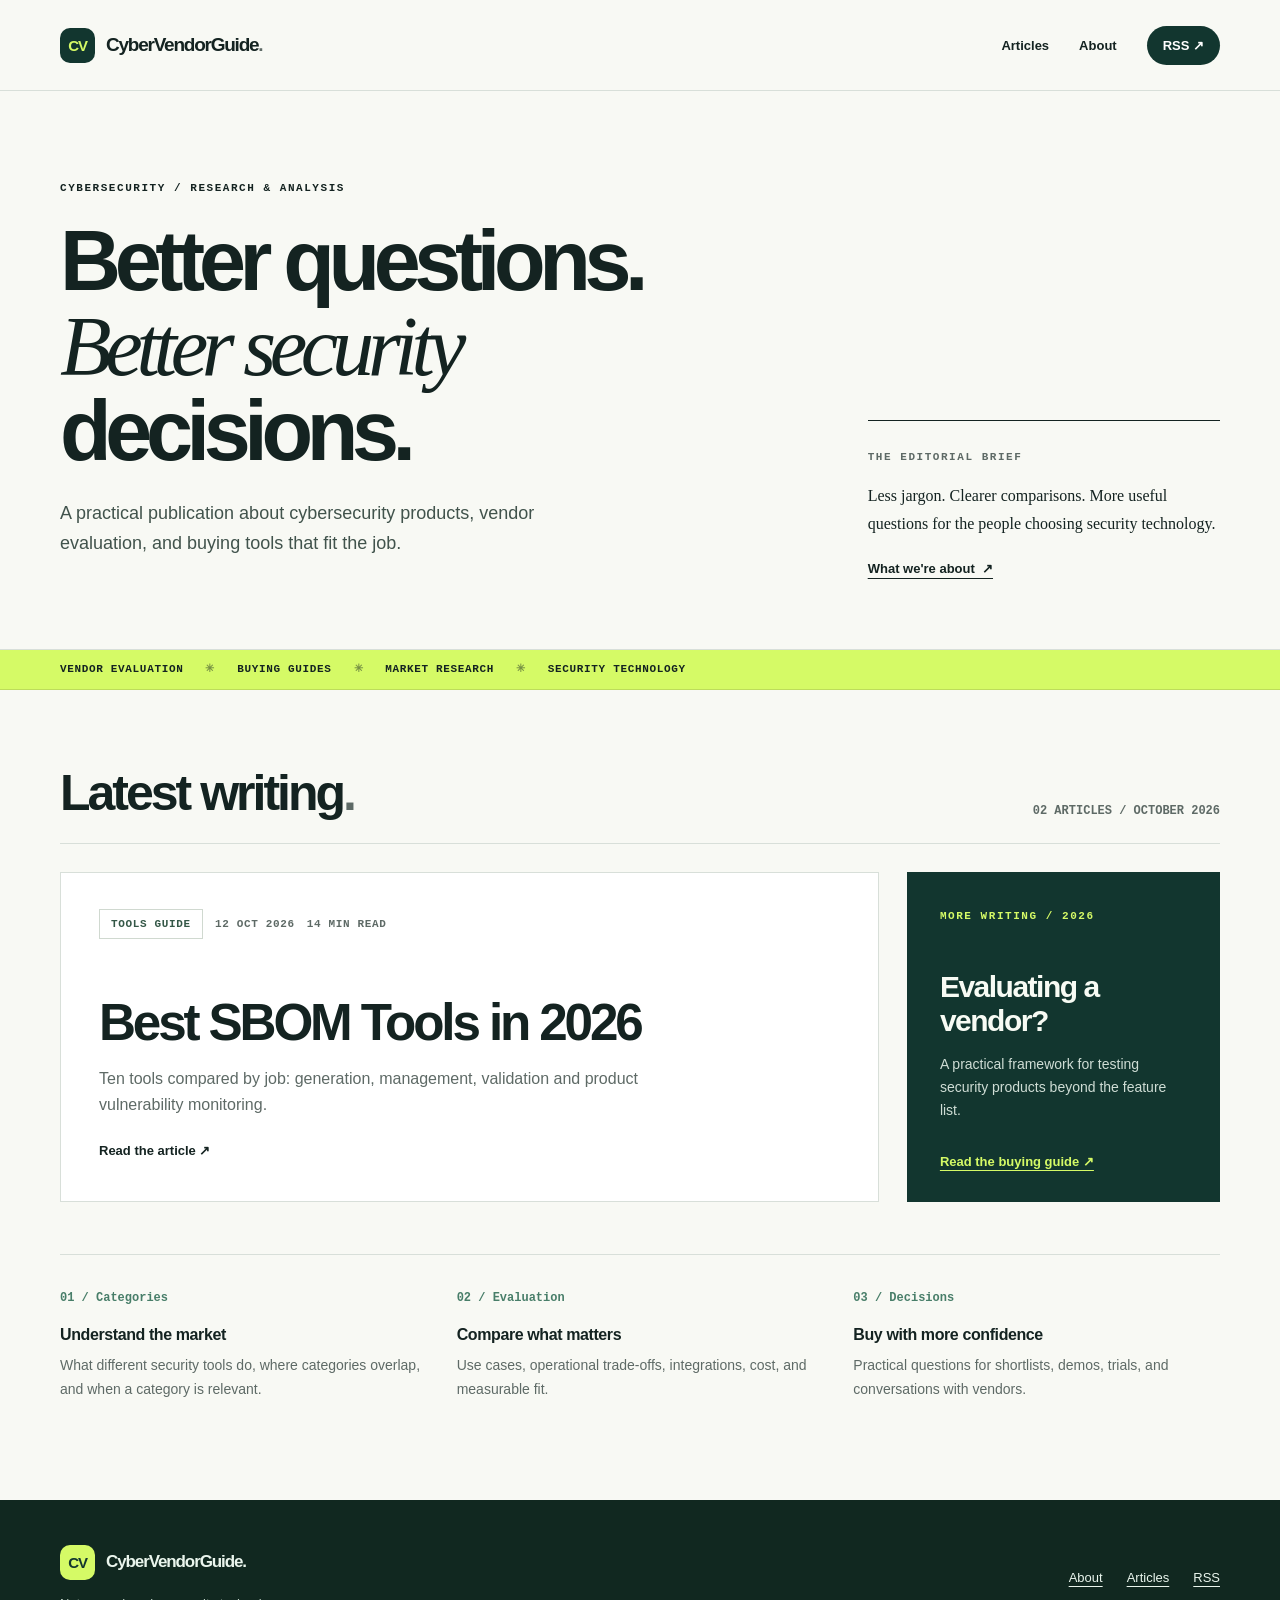
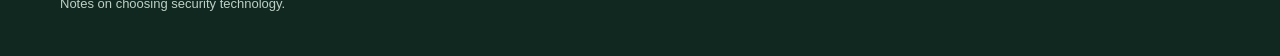
==== index.html @ d4651a57 "Publish CyberVendorGuide and SBOM tools guide 2026" ====
<!doctype html>
<html lang="en">
<head>
  <meta charset="utf-8">
  <meta name="viewport" content="width=device-width,initial-scale=1">
  <meta name="theme-color" content="#f8f9f4">
  <title>CyberVendorGuide | Research notes for cybersecurity buyers</title>
  <meta name="description" content="Clear, practical writing about cybersecurity vendors, security tools, and buying decisions.">
  <link rel="canonical" href="https://drominaman.github.io/cybervendorguide/">
  <meta property="og:type" content="website">
  <meta property="og:title" content="CyberVendorGuide">
  <meta property="og:description" content="Research notes for cybersecurity buyers.">
  <meta property="og:url" content="https://drominaman.github.io/cybervendorguide/">
  <link rel="icon" type="image/svg+xml" href="assets/favicon.svg">
  <link rel="alternate" type="application/rss+xml" title="CyberVendorGuide RSS" href="feed.xml">
  <link rel="stylesheet" href="assets/styles.css">
</head>
<body>
  <header class="site-header">
    <div class="container header-inner">
      <a class="brand" href="./" aria-label="CyberVendorGuide home"><span class="brand-mark" aria-hidden="true">CV</span><span class="brand-name">CyberVendorGuide<span class="muted">.</span></span></a>
      <nav class="site-nav" aria-label="Main navigation"><a href="#articles">Articles</a><a href="about.html">About</a><a class="nav-pill" href="feed.xml">RSS ↗</a></nav>
    </div>
  </header>
  <main>
    <section class="hero">
      <div class="container hero-grid">
        <div>
          <span class="eyebrow">Cybersecurity / Research &amp; analysis</span>
          <h1>Better questions.<br><em>Better security</em> decisions.</h1>
          <p class="hero-lead">A practical publication about cybersecurity products, vendor evaluation, and buying tools that fit the job.</p>
        </div>
        <aside class="hero-note" aria-label="Editorial focus">
          <span class="eyebrow muted">The editorial brief</span>
          <p>Less jargon. Clearer comparisons. More useful questions for the people choosing security technology.</p>
          <a class="inline-link" href="about.html">What we're about &nbsp;↗</a>
        </aside>
      </div>
    </section>
    <div class="ticker" aria-label="Coverage themes"><div class="container ticker-inner"><span>Vendor evaluation</span><span class="ticker-separator" aria-hidden="true">✳</span><span>Buying guides</span><span class="ticker-separator" aria-hidden="true">✳</span><span>Market research</span><span class="ticker-separator" aria-hidden="true">✳</span><span>Security technology</span></div></div>
    <section class="section" id="articles">
      <div class="container">
        <div class="section-heading"><h2>Latest writing<span class="muted">.</span></h2><p>02 ARTICLES / OCTOBER 2026</p></div>
        <div class="article-grid">
          <article class="featured-article">
            <div class="article-meta"><span class="category">Tools guide</span><time datetime="2026-10-12">12 Oct 2026</time><span>14 min read</span></div>
            <div>
              <h3><a href="posts/best-sbom-tools-2026.html">Best SBOM Tools in 2026</a></h3>
              <p>Ten tools compared by job: generation, management, validation and product vulnerability monitoring.</p>
              <a class="read-link" href="posts/best-sbom-tools-2026.html">Read the article <span aria-hidden="true">↗</span></a>
            </div>
          </article>
          <aside class="side-panel">
            <div><span class="eyebrow">More writing / 2026</span><h3>Evaluating a vendor?</h3><p>A practical framework for testing security products beyond the feature list.</p></div>
            <a href="posts/how-to-evaluate-a-cybersecurity-vendor.html">Read the buying guide ↗</a>
          </aside>
        </div>
        <div class="principles" aria-label="Editorial themes">
          <div><div class="number">01 / Categories</div><h3>Understand the market</h3><p>What different security tools do, where categories overlap, and when a category is relevant.</p></div>
          <div><div class="number">02 / Evaluation</div><h3>Compare what matters</h3><p>Use cases, operational trade-offs, integrations, cost, and measurable fit.</p></div>
          <div><div class="number">03 / Decisions</div><h3>Buy with more confidence</h3><p>Practical questions for shortlists, demos, trials, and conversations with vendors.</p></div>
        </div>
      </div>
    </section>
  </main>
  <footer class="site-footer"><div class="container footer-grid"><div><a class="brand" href="./"><span class="brand-mark" aria-hidden="true">CV</span><span class="brand-name">CyberVendorGuide.</span></a><p class="footer-copy">Notes on choosing security technology.</p></div><div class="footer-links"><a href="about.html">About</a><a href="#articles">Articles</a><a href="feed.xml">RSS</a></div></div></footer>
</body>
</html>
---- assets/styles.css ----
:root {
  --bg: #f8f9f4;
  --surface: #ffffff;
  --text: #142321;
  --muted: #5e6a66;
  --line: #d8dfd9;
  --accent: #d5fa66;
  --deep: #12362f;
  --mono: ui-monospace, SFMono-Regular, Menlo, Monaco, Consolas, "Liberation Mono", monospace;
  --serif: Georgia, "Times New Roman", serif;
  --sans: Inter, -apple-system, BlinkMacSystemFont, "Segoe UI", sans-serif;
}
* { box-sizing: border-box; }
html { scroll-behavior: smooth; }
body { margin: 0; font-family: var(--sans); background: var(--bg); color: var(--text); -webkit-font-smoothing: antialiased; }
a { color: inherit; }
a:hover { text-decoration-color: currentColor; }
a:focus-visible, button:focus-visible { outline: 3px solid #54865c; outline-offset: 4px; }
.container { width: min(1160px, calc(100% - 64px)); margin: 0 auto; }
.site-header { border-bottom: 1px solid var(--line); background: rgba(248,249,244,.98); }
.header-inner { min-height: 90px; display: flex; align-items: center; justify-content: space-between; gap: 24px; }
.brand { font-size: 19px; font-weight: 850; letter-spacing: -.065em; display: inline-flex; align-items: center; gap: 11px; text-decoration: none; }
.brand-mark { display: inline-grid; place-items: center; width: 35px; height: 35px; border-radius: 10px; background: var(--deep); color: var(--accent); font-size: 15px; font-weight: 850; letter-spacing: -.08em; }
.brand-name { white-space: nowrap; }
.site-nav { display: flex; align-items: center; gap: 30px; }
.site-nav a { text-decoration: none; font-size: 13px; font-weight: 700; }
.site-nav a:hover { text-decoration: underline; text-underline-offset: 5px; }
.nav-pill { background: var(--deep); color: #fff; padding: 12px 16px; border-radius: 999px; }
.nav-pill:hover { background: #245047; }
.eyebrow { font: 700 11px/1.5 var(--mono); letter-spacing: .14em; text-transform: uppercase; }
.muted { color: var(--muted); }
.hero { padding: 86px 0 72px; border-bottom: 1px solid var(--line); }
.hero-grid { display: grid; grid-template-columns: minmax(0,1.35fr) minmax(270px,.65fr); gap: 76px; align-items: end; }
.hero h1 { max-width: 810px; margin: 22px 0 25px; font-weight: 680; font-size: clamp(52px, 6.6vw, 96px); line-height: 1.01; letter-spacing: -.075em; }
.hero h1 em { font-family: var(--serif); letter-spacing: -.075em; font-weight: 400; }
.hero-lead { color: #41534c; max-width: 560px; font-size: 18px; line-height: 1.65; }
.hero-note { border-top: 1px solid var(--text); padding-top: 25px; align-self: end; }
.hero-note p { font: 400 16px/1.7 var(--serif); margin: 17px 0 22px; }
.inline-link { font-size: 13px; font-weight: 800; text-decoration-thickness: 1px; text-underline-offset: 5px; }
.ticker { background: var(--accent); border-bottom: 1px solid #bddc5b; }
.ticker-inner { display: flex; gap: 22px; align-items: center; padding: 12px 0; font: 700 11px/1.4 var(--mono); letter-spacing: .06em; text-transform: uppercase; }
.ticker-separator { opacity: .48; }
.section { padding: 76px 0 98px; }
.section-heading { display: flex; align-items: end; justify-content: space-between; gap: 30px; padding-bottom: 22px; border-bottom: 1px solid var(--line); }
.section-heading h2 { font-size: clamp(30px,4.2vw,50px); line-height: 1.1; letter-spacing: -.06em; margin: 0; }
.section-heading p { margin: 0 0 3px; font: 600 12px var(--mono); color: var(--muted); }
.article-grid { display: grid; grid-template-columns: minmax(0,1.7fr) minmax(230px,.65fr); gap: 28px; margin-top: 28px; }
.featured-article { background: var(--surface); border: 1px solid var(--line); padding: 36px 38px 42px; min-height: 330px; display: flex; flex-direction: column; justify-content: space-between; transition: border-color .2s,transform .2s; }
.featured-article:hover { border-color: #627d6f; transform: translateY(-2px); }
.article-meta { display: flex; flex-wrap: wrap; align-items: center; gap: 12px; color: var(--muted); font: 650 11px var(--mono); text-transform: uppercase; letter-spacing: .06em; }
.category { padding: 8px 11px; border: 1px solid #d0d9d0; color: #345747; }
.featured-article h3 { margin: 44px 0 15px; max-width: 670px; font-size: clamp(32px,4vw,52px); letter-spacing: -.061em; line-height: 1.1; }
.featured-article h3 a { text-decoration: none; }
.featured-article p { color: var(--muted); font-size: 16px; line-height: 1.6; margin: 0 0 24px; max-width: 580px; }
.read-link { text-decoration: none; font-weight: 800; font-size: 13px; }
.read-link span { display: inline-block; transition: transform .2s; }
.read-link:hover span { transform: translateX(4px); }
.side-panel { background: var(--deep); color: #f7fbf4; padding: 33px; display: flex; flex-direction: column; justify-content: space-between; }
.side-panel .eyebrow { color: var(--accent); }
.side-panel h3 { font-size: 30px; line-height: 1.13; letter-spacing: -.05em; margin: 45px 0 15px; }
.side-panel p { color: #cfddd5; font-size: 14px; line-height: 1.65; }
.side-panel a { color: var(--accent); text-underline-offset: 4px; font-weight: 750; font-size: 13px; }
.principles { display: grid; grid-template-columns: repeat(3,1fr); gap: 30px; margin-top: 52px; padding-top: 36px; border-top: 1px solid var(--line); }
.principles h3 { font-size: 16px; letter-spacing: -.025em; margin: 0 0 10px; }
.principles p { font-size: 14px; color: var(--muted); line-height: 1.7; margin: 0; }
.number { font: 700 12px var(--mono); color: #487e69; margin-bottom: 21px; }
.site-footer { background: #112820; color: #eaf5ed; }
.footer-grid { padding: 45px 0; display: flex; justify-content: space-between; gap: 22px; flex-wrap: wrap; }
.site-footer .brand { font-size: 17px; }
.site-footer .brand-mark { background: var(--accent); color: var(--deep); }
.footer-copy { margin: 16px 0 0; color: #bed0c5; font-size: 13px; }
.footer-links { display: flex; gap: 24px; align-items: center; font-size: 13px; }
.footer-links a { color: #eaf5ed; text-underline-offset: 4px; }
.subhero { padding: 72px 0 60px; border-bottom: 1px solid var(--line); }
.subhero h1 { font-size: clamp(52px, 6.5vw, 83px); letter-spacing: -.07em; line-height: 1.05; max-width: 940px; margin: 20px 0; }
.subhero .lead { max-width: 720px; font-size: 18px; color: var(--muted); line-height: 1.7; }
.article-shell { display: grid; grid-template-columns: 200px minmax(0,700px); gap: 74px; padding: 70px 0 100px; }
.article-rail { border-top: 1px solid var(--line); padding-top: 18px; font: 600 12px/1.8 var(--mono); color: var(--muted); }
.article-rail a { display: inline-block; margin-top: 20px; font-family: var(--sans); text-underline-offset: 4px; }
.prose { font-family: var(--serif); font-size: 19px; line-height: 1.8; }
.prose .intro { font-size: 24px; line-height: 1.6; margin-top: 0; }
.prose h2 { font-family: var(--sans); font-size: 30px; line-height: 1.2; letter-spacing: -.045em; margin: 49px 0 18px; }
.prose p, .prose ul { margin: 0 0 25px; }
.prose li { padding-left: 5px; margin-bottom: 8px; }
.prose strong { font-weight: 700; }
.prose .callout { background: #e9efdf; border-left: 4px solid #416f55; font-family: var(--sans); font-size: 16px; padding: 22px 25px; margin: 32px 0; }
.prose .callout p:last-child { margin-bottom: 0; }
.post-end { border-top: 1px solid var(--line); margin-top: 64px; padding-top: 28px; font-family: var(--sans); font-size: 14px; }
.post-end a { font-weight: 800; text-underline-offset: 4px; }
.about-body { max-width: 730px; padding: 72px 0 110px; font: 19px/1.8 var(--serif); }
.about-body h2 { font: 700 28px/1.3 var(--sans); letter-spacing: -.045em; margin: 35px 0 17px; }
.about-body p { margin: 0 0 23px; }
@media (max-width:850px) {
 .container { width: min(100% - 40px, 1160px); }
 .header-inner { min-height: 78px; }
 .hero { padding: 64px 0; }
 .hero-grid { grid-template-columns: 1fr; gap: 45px; }
 .hero h1 { font-size: clamp(54px,10vw,78px); }
 .hero-note { max-width: 560px; }
 .article-grid { grid-template-columns: 1fr; }
 .side-panel { min-height: 240px; }
 .principles { gap: 19px; }
 .article-shell { grid-template-columns: 1fr; gap: 30px; }
 .article-rail { display: flex; justify-content: space-between; gap: 30px; }
 .article-rail a { margin: 0; }
}
@media (max-width:550px) {
 .container { width: calc(100% - 34px); }
 .header-inner { gap: 12px; min-height: 74px; }
 .brand { font-size: 15px; gap: 7px; }
 .brand-mark { width: 30px; height: 30px; font-size: 13px; }
 .site-nav { gap: 13px; }
 .site-nav a { font-size: 12px; }
 .site-nav .nav-pill { display: none; }
 .hero { padding: 57px 0 50px; }
 .hero h1 { font-size: clamp(48px,11.6vw,64px); margin: 19px 0 16px; }
 .hero-lead { font-size: 16px; }
 .ticker-inner { gap: 11px; font-size: 9px; flex-wrap: wrap; }
 .ticker-separator:last-of-type,.ticker-inner span:last-child { display: none; }
 .section { padding: 54px 0 68px; }
 .section-heading { align-items: start; }
 .section-heading h2 { font-size: 37px; }
 .section-heading p { display: none; }
 .featured-article { padding: 23px; min-height: 0; }
 .featured-article h3 { margin-top: 35px; font-size: 36px; }
 .side-panel { padding: 26px; }
 .principles { grid-template-columns: 1fr; gap: 30px; }
 .principles .number { margin-bottom: 10px; }
 .subhero { padding: 53px 0 40px; }
 .subhero h1 { font-size: 49px; }
 .subhero .lead { font-size: 16px; }
 .article-shell { padding: 43px 0 70px; }
 .prose { font-size: 18px; }
 .prose .intro { font-size: 21px; }
 .prose h2 { font-size: 27px; }
 .footer-grid { padding: 39px 0; }
 .footer-links { width: 100%; }
}
@media (prefers-reduced-motion: reduce) { *,*::before,*::after { scroll-behavior: auto!important; transition: none!important; } }

/* SBOM guide */
.prose a { text-underline-offset: 4px; }
.prose h3 { font: 750 23px/1.25 var(--sans); letter-spacing: -.035em; margin: 29px 0 14px; }
.prose .small-note { color: var(--muted); font: 13px/1.6 var(--sans); }
.tool-review { border-top: 1px solid var(--line); padding-top: 28px; margin-top: 38px; }
.tool-review h3 { font-size: 27px; margin: 6px 0 15px; }
.tool-review p { margin-bottom: 16px; }
.tool-review .vendor-link { font: 700 14px/1.5 var(--sans); margin: 16px 0 0; }
.tool-label { font: 700 11px/1.5 var(--mono); letter-spacing: .09em; color: #487e69; text-transform: uppercase; }
.comparison-wrap { overflow-x: auto; margin: 23px 0 12px; border: 1px solid var(--line); }
.comparison-table { border-collapse: collapse; font: 14px/1.5 var(--sans); width: 100%; min-width: 660px; }
.comparison-table th { background: var(--deep); color: #f4f8ef; text-align: left; font-weight: 700; }
.comparison-table th,.comparison-table td { padding: 14px 13px; border-bottom: 1px solid var(--line); vertical-align: top; }
.comparison-table td:first-child { font-weight: 750; min-width: 130px; }
.comparison-table tbody tr:nth-child(even) { background: #f1f4ed; }
.buy-checklist { padding-left: 25px; }
.article-toc { display: flex; flex-direction: column; align-items: flex-start; gap: 8px; margin-top: 40px; }
.article-toc span { color: #527b68; letter-spacing: .07em; margin-bottom: 4px; }
.article-toc a { margin: 0; font-family: var(--sans); font-size: 12px; color: var(--muted); text-decoration: none; }
.article-toc a:hover { color: var(--text); text-decoration: underline; }
@media(max-width:850px) { .article-toc { display:none; } }
/* Keep wide data tables scrollable rather than widening the article on phones. */
.article-shell, .prose { min-width: 0; }
.comparison-wrap { max-width: 100%; }
@media(max-width:850px) { .article-shell { grid-template-columns: minmax(0,1fr); } }
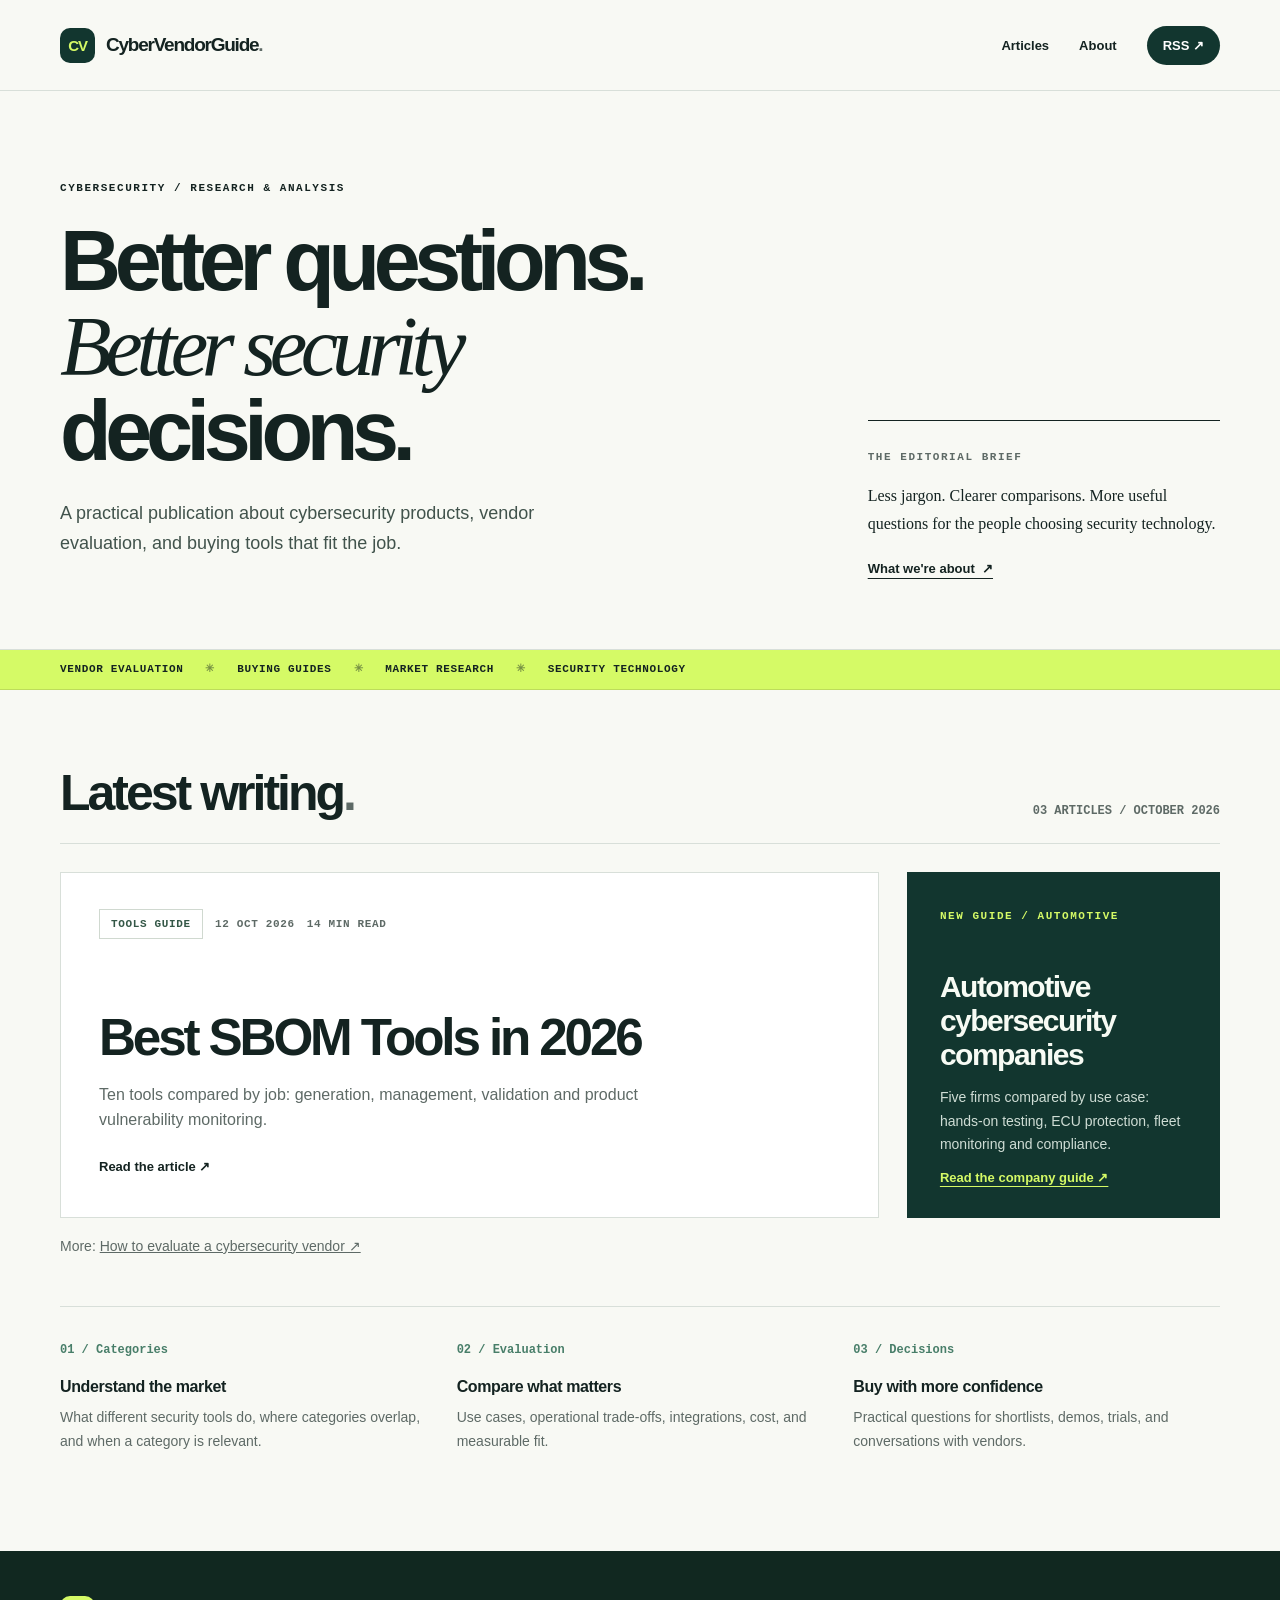
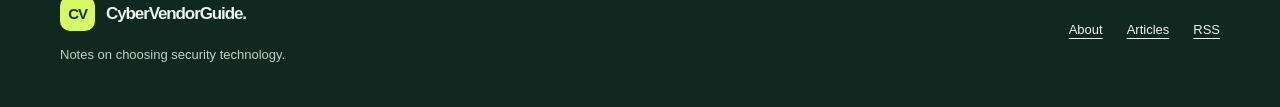
==== commit ea2624c7: "Add automotive cybersecurity guide to site navigation and feeds" ====
--- a/index.html
+++ b/index.html
@@ -40,7 +40,7 @@
     <div class="ticker" aria-label="Coverage themes"><div class="container ticker-inner"><span>Vendor evaluation</span><span class="ticker-separator" aria-hidden="true">✳</span><span>Buying guides</span><span class="ticker-separator" aria-hidden="true">✳</span><span>Market research</span><span class="ticker-separator" aria-hidden="true">✳</span><span>Security technology</span></div></div>
     <section class="section" id="articles">
       <div class="container">
-        <div class="section-heading"><h2>Latest writing<span class="muted">.</span></h2><p>02 ARTICLES / OCTOBER 2026</p></div>
+        <div class="section-heading"><h2>Latest writing<span class="muted">.</span></h2><p>03 ARTICLES / OCTOBER 2026</p></div>
         <div class="article-grid">
           <article class="featured-article">
             <div class="article-meta"><span class="category">Tools guide</span><time datetime="2026-10-12">12 Oct 2026</time><span>14 min read</span></div>
@@ -51,10 +51,11 @@
             </div>
           </article>
           <aside class="side-panel">
-            <div><span class="eyebrow">More writing / 2026</span><h3>Evaluating a vendor?</h3><p>A practical framework for testing security products beyond the feature list.</p></div>
-            <a href="posts/how-to-evaluate-a-cybersecurity-vendor.html">Read the buying guide ↗</a>
+            <div><span class="eyebrow">New guide / Automotive</span><h3>Automotive cybersecurity companies</h3><p>Five firms compared by use case: hands-on testing, ECU protection, fleet monitoring and compliance.</p></div>
+            <a href="posts/automotive-cybersecurity-companies-2026.html">Read the company guide ↗</a>
           </aside>
         </div>
+        <p style="margin:20px 0 0;color:var(--muted);font-size:14px">More: <a href="posts/how-to-evaluate-a-cybersecurity-vendor.html">How to evaluate a cybersecurity vendor ↗</a></p>
         <div class="principles" aria-label="Editorial themes">
           <div><div class="number">01 / Categories</div><h3>Understand the market</h3><p>What different security tools do, where categories overlap, and when a category is relevant.</p></div>
           <div><div class="number">02 / Evaluation</div><h3>Compare what matters</h3><p>Use cases, operational trade-offs, integrations, cost, and measurable fit.</p></div>
